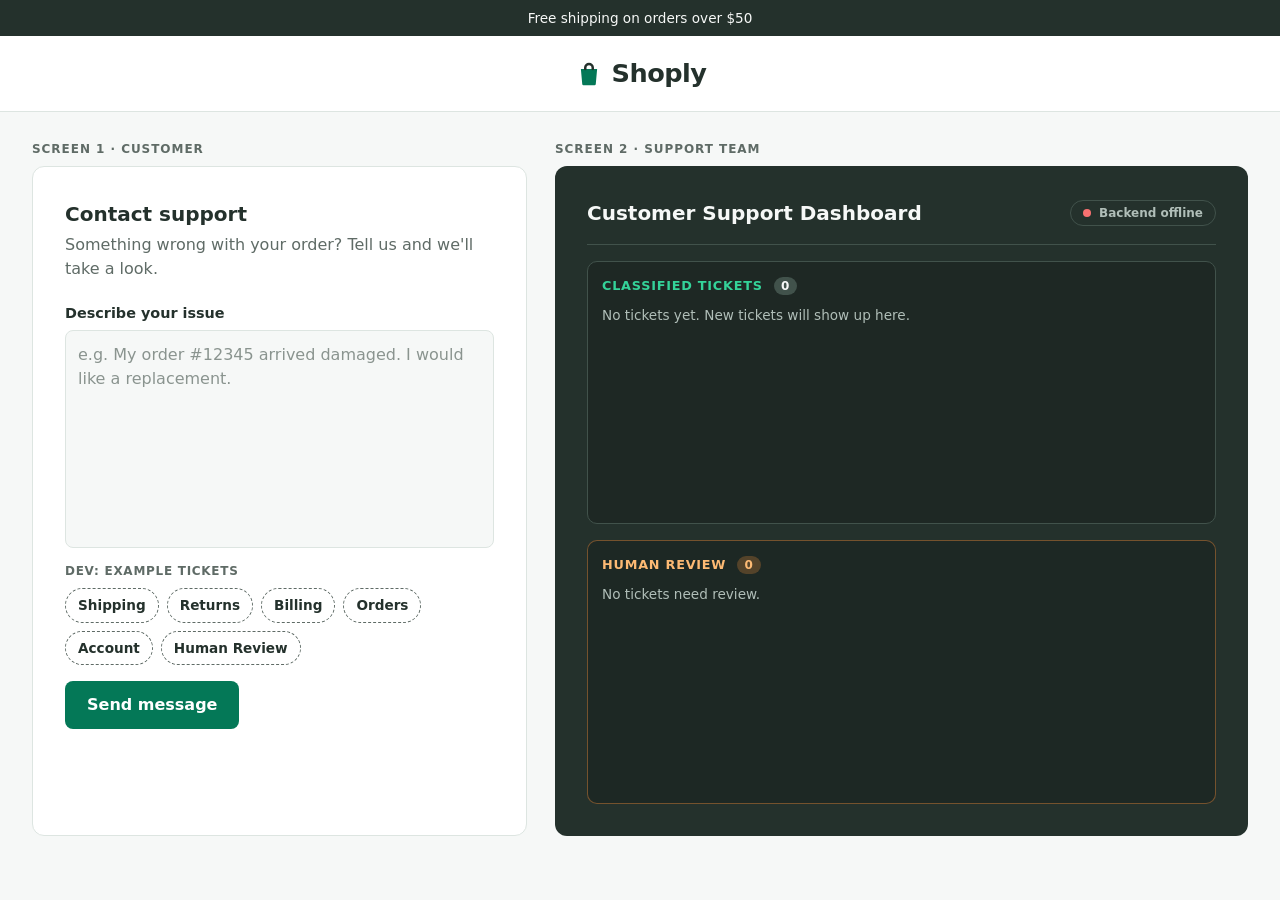
==== public/index.html @ b1019871 "Connect frontend to POST /review (approve and correct) - Add Approve and Correct buttons to Human Re" ====
<!doctype html>
<html lang="en">
<head>
<meta charset="utf-8">
<meta name="viewport" content="width=device-width,initial-scale=1">
<meta name="robots" content="noindex,nofollow">
<title>Shoply</title>
<link rel="stylesheet" href="styles.css">
</head>
<body>
  <div class="promo-bar">Free shipping on orders over $50</div>

  <header class="site-header">
    <a class="logo" href="#" aria-label="Shoply home">
      <svg viewBox="0 0 24 24" width="30" height="30" aria-hidden="true">
        <path d="M5.5 8h13l-1.1 12.2a1 1 0 0 1-1 .8H7.6a1 1 0 0 1-1-.8L5.5 8z" fill="#047857"/>
        <path d="M9 8V7a3 3 0 0 1 6 0v1" fill="none" stroke="#24312C" stroke-width="2" stroke-linecap="round"/>
      </svg>
      <h1>Shoply</h1>
    </a>
  </header>

  <main class="layout">
    <!-- Screen 1: Customer (shop look) -->
    <div class="screen-wrap">
      <p class="screen-label">Screen 1 · Customer</p>
      <section class="screen screen-customer" aria-labelledby="consumer-title">
        <h2 id="consumer-title">Contact support</h2>
        <p class="hint">Something wrong with your order? Tell us and we'll take a look.</p>

        <form id="ticket-form" novalidate>
          <label for="ticket-message">Describe your issue</label>
          <textarea
            id="ticket-message"
            name="message"
            rows="8"
            placeholder="e.g. My order #12345 arrived damaged. I would like a replacement."
            aria-describedby="form-error"
          ></textarea>
          <p id="form-error" class="form-error" role="alert" hidden></p>

          <!-- Development helper: fills the text field with an example ticket -->
          <div class="dev-examples">
            <p class="dev-label">Dev: example tickets</p>
            <div id="example-buttons" class="example-buttons"></div>
          </div>

          <button type="submit">Send message</button>
          <div id="form-success" class="form-success" role="status" hidden>
            <strong>Thank you for your request.</strong>
            <span>Our customer support agent will get back to you soon.</span>
            <span id="success-detail" class="success-detail"></span>
          </div>
        </form>
      </section>
    </div>

    <!-- Screen 2: Support team (internal tool look) -->
    <div class="screen-wrap">
      <p class="screen-label">Screen 2 · Support team</p>
      <section class="screen screen-staff" aria-labelledby="dashboard-title">
        <div class="staff-head">
          <h2 id="dashboard-title">Customer Support Dashboard</h2>
          <div class="staff-pills">
            <span id="backend-status" class="staff-pill" data-state="checking">Backend: checking…</span>
          </div>
        </div>

        <div class="dash-section dash-classified">
          <h3>Classified Tickets <span id="classified-count" class="count">0</span></h3>
          <ul id="classified-list" class="ticket-list"></ul>
        </div>

        <div class="dash-section dash-review">
          <h3>Human Review <span id="review-count" class="count">0</span></h3>
          <ul id="review-list" class="ticket-list"></ul>
        </div>
      </section>
    </div>
  </main>

  <script src="app.js"></script>
</body>
</html>
---- public/styles.css ----
:root {
  --primary: #047857;
  --primary-hover: #065f46;
  --dark: #24312c;
  --dark-soft: #2f3e38;
  --dark-line: #41524b;
  --bg: #f6f8f7;
  --line: #dde5e1;
  --accent: #34d399;
  --error: #b42318;
  --muted: #5f6b66;
  --muted-on-dark: #b0beb8;
  --radius: 12px;
}

* {
  box-sizing: border-box;
}

body {
  margin: 0;
  background: var(--bg);
  color: var(--dark);
  font-family: system-ui, -apple-system, "Segoe UI", sans-serif;
  line-height: 1.5;
}

/* Shop header */
.promo-bar {
  padding: 8px 16px;
  background: var(--dark);
  color: var(--bg);
  font-size: 0.85rem;
  text-align: center;
}

.site-header {
  display: flex;
  justify-content: center;
  padding: 18px 24px;
  background: #fff;
  border-bottom: 1px solid var(--line);
}

.logo {
  display: flex;
  align-items: center;
  gap: 8px;
  color: var(--dark);
  text-decoration: none;
}

.logo h1 {
  margin: 0;
  font-size: 1.6rem;
  letter-spacing: -0.02em;
}

/* Two screens: side by side on wide screens, stacked on small ones */
.layout {
  display: grid;
  grid-template-columns: minmax(0, 1fr);
  gap: 28px;
  max-width: 1500px;
  margin: 0 auto;
  padding: 28px 32px 40px;
}

@media (min-width: 860px) {
  .layout {
    grid-template-columns: minmax(0, 5fr) minmax(0, 7fr);
    align-items: start;
  }
}

.screen-label {
  margin: 0 0 8px;
  font-size: 0.75rem;
  font-weight: 600;
  letter-spacing: 0.08em;
  text-transform: uppercase;
  color: var(--muted);
}

/* Both screens have the same fixed height. Content scrolls inside, the boxes never grow. */
.screen {
  display: flex;
  flex-direction: column;
  height: clamp(600px, calc(100vh - 230px), 860px);
  padding: 32px;
  border-radius: var(--radius);
}

.screen h2 {
  margin: 0;
  font-size: 1.25rem;
}

/* Screen 1: customer, light shop look */
.screen-customer {
  background: #fff;
  border: 1px solid var(--line);
}

.hint {
  margin: 4px 0 22px;
  color: var(--muted);
}

label {
  display: block;
  margin-bottom: 6px;
  font-size: 0.9rem;
  font-weight: 600;
}

#ticket-form {
  display: flex;
  flex: 1;
  flex-direction: column;
  min-height: 0;
}

textarea {
  width: 100%;
  padding: 12px;
  border: 1px solid var(--line);
  border-radius: 8px;
  background: var(--bg);
  font: inherit;
  color: inherit;
  resize: none;
}

textarea::placeholder {
  color: #8a948f;
}

textarea:focus-visible,
button:focus-visible {
  outline: 2px solid var(--dark);
  outline-offset: 2px;
}

textarea[aria-invalid="true"] {
  border-color: var(--error);
}

button {
  align-self: flex-start;
  margin-top: 16px;
  padding: 12px 22px;
  border: 0;
  border-radius: 8px;
  background: var(--primary);
  color: #fff;
  font: inherit;
  font-weight: 600;
  cursor: pointer;
}

button:hover {
  background: var(--primary-hover);
}

.form-error {
  margin: 12px 0 0;
  font-size: 0.9rem;
  color: var(--error);
}

/* Development helper: example ticket buttons */
.dev-examples {
  margin-top: 14px;
}

.dev-label {
  margin: 0 0 8px;
  color: var(--muted);
  font-size: 0.75rem;
  font-weight: 600;
  letter-spacing: 0.06em;
  text-transform: uppercase;
}

.example-buttons {
  display: flex;
  flex-wrap: wrap;
  gap: 8px;
}

.example-btn {
  margin: 0;
  padding: 6px 12px;
  border: 1px dashed var(--muted);
  border-radius: 999px;
  background: transparent;
  color: var(--dark);
  font-size: 0.85rem;
  font-weight: 600;
}

.example-btn:hover {
  background: var(--bg);
}

/* Confirmation sits at the bottom of the customer screen */
.form-success {
  margin-top: auto;
  padding: 14px 16px;
  border: 1px solid rgba(4, 120, 87, 0.25);
  border-radius: 8px;
  background: rgba(4, 120, 87, 0.08);
  color: var(--primary);
  font-size: 0.9rem;
}

.form-success span {
  display: block;
}

.form-success strong {
  display: block;
  margin-bottom: 2px;
}

.success-detail {
  margin-top: 6px;
  color: var(--muted);
  font-size: 0.8rem;
}

/* Screen 2: support team, dark internal tool look */
.screen-staff {
  background: var(--dark);
  color: var(--bg);
}

.staff-head {
  display: flex;
  align-items: center;
  justify-content: space-between;
  gap: 12px;
  padding-bottom: 16px;
  border-bottom: 1px solid var(--dark-line);
}

.staff-pill {
  padding: 3px 12px;
  border-radius: 999px;
  background: var(--dark-soft);
  border: 1px solid var(--dark-line);
  color: var(--muted-on-dark);
  font-size: 0.75rem;
  font-weight: 600;
  white-space: nowrap;
}

/* Each dashboard section gets half the height and scrolls on its own */
.dash-section {
  display: flex;
  flex: 1;
  flex-direction: column;
  min-height: 0;
  margin-top: 16px;
  padding: 0 14px 14px;
  border: 1px solid var(--dark-line);
  border-radius: 10px;
  background: rgba(0, 0, 0, 0.18);
}

/* Human Review has its own accent colour (orange) so it reads as a separate area */
.dash-review {
  border-color: rgba(251, 146, 60, 0.4);
}

.dash-section.dash-review h3 {
  color: #fdba74;
}

/* Number of tickets in the section, next to the heading */
.count {
  display: inline-block;
  min-width: 20px;
  margin-left: 6px;
  padding: 0 7px;
  border-radius: 999px;
  background: var(--dark-line);
  color: var(--bg);
  font-size: 0.75rem;
  text-align: center;
}

.dash-review .count {
  background: rgba(251, 146, 60, 0.25);
  color: #fdba74;
}

.staff-pills {
  display: flex;
  flex-wrap: wrap;
  justify-content: flex-end;
  gap: 8px;
}

/* Small status dot in front of the text, like an "online" indicator */
.staff-pill::before {
  display: inline-block;
  width: 8px;
  height: 8px;
  margin-right: 8px;
  border-radius: 50%;
  background: currentColor;
  content: "";
}

.staff-pill[data-state="online"]::before {
  background: #34d399;
}

/* Backend status pill: grey while checking, green when online, red when offline */
.staff-pill[data-state="online"] {
  border-color: var(--dark-line);
  background: transparent;
  color: var(--muted-on-dark);
}

.staff-pill[data-state="offline"] {
  border-color: var(--dark-line);
  background: transparent;
  color: var(--muted-on-dark);
}

.staff-pill[data-state="offline"]::before {
  background: #f87171;
}

.dash-section h3 {
  margin: 14px 0 10px;
  font-size: 0.8rem;
  font-weight: 600;
  letter-spacing: 0.06em;
  text-transform: uppercase;
  color: var(--accent);
}

.ticket-list {
  display: grid;
  flex: 1;
  align-content: start;
  gap: 10px;
  min-height: 0;
  margin: 0;
  padding: 0 4px 0 0;
  overflow-y: auto;
  list-style: none;
  scrollbar-width: thin;
  scrollbar-color: var(--dark-line) transparent;
}

.ticket {
  padding: 14px 16px;
  border: 1px solid var(--dark-line);
  border-radius: 8px;
  background: var(--dark-soft);
}

.ticket-head {
  display: flex;
  align-items: center;
  justify-content: space-between;
  gap: 12px;
  margin-bottom: 6px;
}

.ticket-id {
  font-weight: 600;
  font-size: 0.9rem;
}

.ticket-chips {
  display: flex;
  flex-wrap: wrap;
  justify-content: flex-end;
  gap: 6px;
}

.ticket-message {
  margin: 0 0 8px;
  overflow-wrap: anywhere;
  white-space: pre-wrap;
}

/* Review buttons on Human Review cards: Approve, category dropdown, Correct */
.review-actions {
  display: flex;
  flex-wrap: wrap;
  align-items: center;
  gap: 8px;
  margin-top: 4px;
}

.review-btn {
  margin: 0;
  padding: 6px 16px;
  font-size: 0.85rem;
}

.review-btn-secondary {
  border: 1px solid var(--dark-line);
  background: var(--dark);
}

.review-btn-secondary:hover {
  background: var(--dark-line);
}

.review-btn:disabled {
  opacity: 0.5;
  cursor: default;
}

.review-select {
  padding: 6px 10px;
  border: 1px solid var(--dark-line);
  border-radius: 8px;
  background: var(--dark);
  color: var(--bg);
  font: inherit;
  font-size: 0.85rem;
}

.ticket-error {
  flex-basis: 100%;
  margin: 4px 0 0;
  color: #fca5a5;
  font-size: 0.85rem;
}

.ticket-empty {
  margin: 0;
  color: var(--muted-on-dark);
  font-size: 0.85rem;
}

/* Info chips (category, confidence). Dashed = no value yet. */
.chip {
  display: inline-block;
  padding: 3px 10px;
  border: 1px solid var(--dark-line);
  border-radius: 999px;
  background: var(--dark);
  color: var(--bg);
  font-size: 0.75rem;
  font-weight: 600;
  white-space: nowrap;
}

.chip-empty {
  border: 1px dashed var(--muted-on-dark);
  background: transparent;
  color: var(--muted-on-dark);
}

.badge {
  padding: 2px 10px;
  border-radius: 999px;
  font-size: 0.75rem;
  font-weight: 600;
  white-space: nowrap;
}

/* "Needs review" is orange so it stands out from the green badges */
.badge-review {
  background: rgba(251, 146, 60, 0.18);
  color: #fdba74;
}

.badge-pending {
  background: rgba(52, 211, 153, 0.16);
  color: #6ee7b7;
}
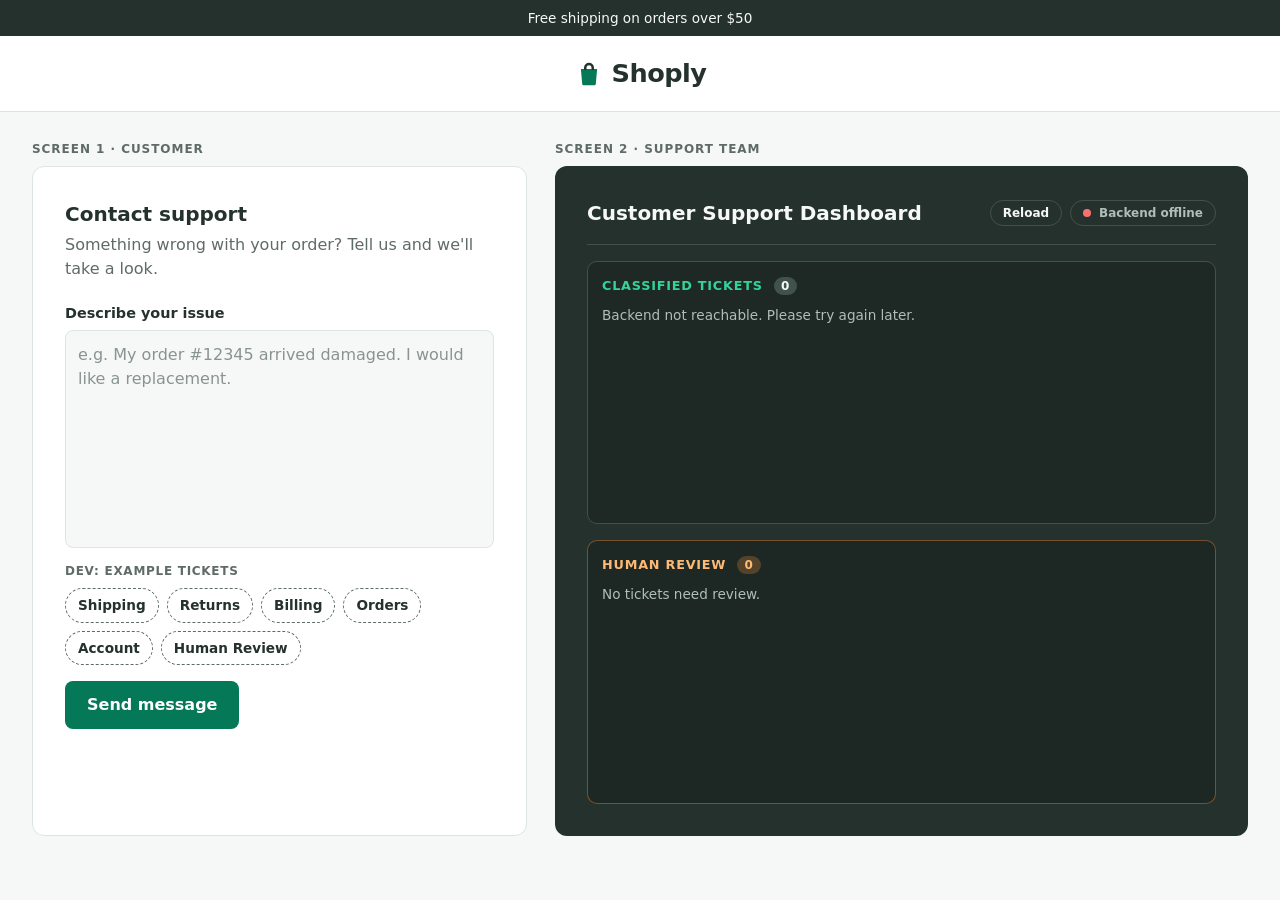
==== commit 429e684b: "Add Reload button to reload tickets from GET /cases" ====
--- a/public/index.html
+++ b/public/index.html
@@ -62,6 +62,7 @@
         <div class="staff-head">
           <h2 id="dashboard-title">Customer Support Dashboard</h2>
           <div class="staff-pills">
+            <button type="button" id="reload-button" class="reload-btn">Reload</button>
             <span id="backend-status" class="staff-pill" data-state="checking">Backend: checking…</span>
           </div>
         </div>
--- a/public/styles.css
+++ b/public/styles.css
@@ -296,7 +296,28 @@
   color: #fdba74;
 }
 
+/* Reload button in the dashboard header, same size as the status pill */
+.reload-btn {
+  margin: 0;
+  padding: 3px 12px;
+  border: 1px solid var(--dark-line);
+  border-radius: 999px;
+  background: transparent;
+  color: var(--bg);
+  font-size: 0.75rem;
+}
+
+.reload-btn:hover {
+  background: var(--dark-soft);
+}
+
+.reload-btn:disabled {
+  opacity: 0.5;
+  cursor: default;
+}
+
 .staff-pills {
+  align-items: center;
   display: flex;
   flex-wrap: wrap;
   justify-content: flex-end;
@@ -369,13 +390,15 @@
   display: flex;
   align-items: center;
   justify-content: space-between;
-  gap: 12px;
+  flex-wrap: wrap; /* chips move below the id when there is not enough space */
+  gap: 8px 12px;
   margin-bottom: 6px;
 }
 
 .ticket-id {
   font-weight: 600;
   font-size: 0.9rem;
+  white-space: nowrap; /* the id stays in one line */
 }
 
 .ticket-chips {
@@ -445,8 +468,10 @@
 
 /* Info chips (category, confidence). Dashed = no value yet. */
 .chip {
-  display: inline-block;
-  padding: 3px 10px;
+  display: inline-flex;
+  align-items: center;
+  height: 24px;
+  padding: 0 10px;
   border: 1px solid var(--dark-line);
   border-radius: 999px;
   background: var(--dark);
@@ -463,7 +488,10 @@
 }
 
 .badge {
-  padding: 2px 10px;
+  display: inline-flex;
+  align-items: center;
+  height: 24px;
+  padding: 0 10px;
   border-radius: 999px;
   font-size: 0.75rem;
   font-weight: 600;
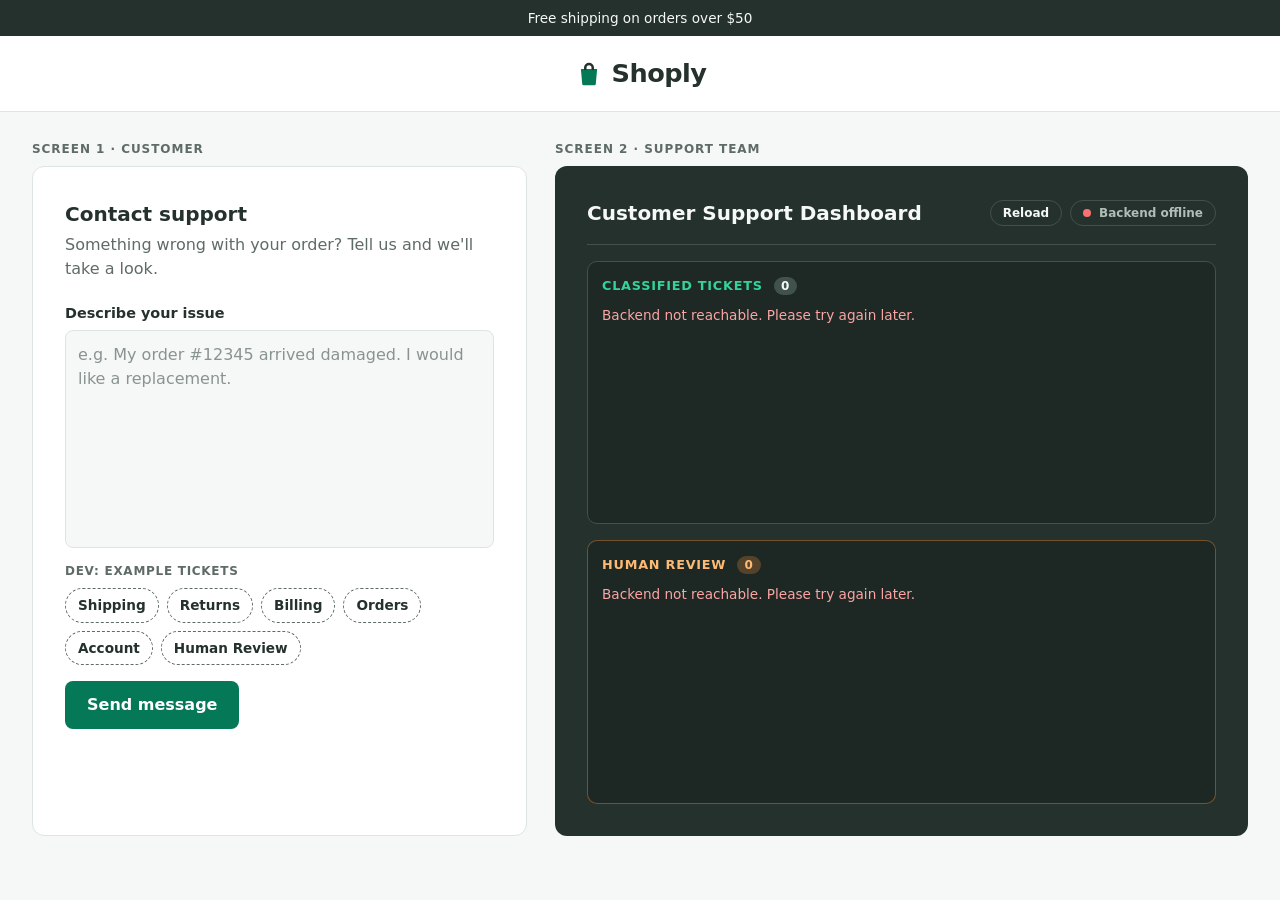
==== commit faeddb4b: "Add automatic API configuration for local testing" ====
--- a/public/index.html
+++ b/public/index.html
@@ -80,6 +80,7 @@
     </div>
   </main>
 
+  <script src="runtime-config.js"></script>
   <script src="app.js"></script>
 </body>
 </html>
--- a/public/styles.css
+++ b/public/styles.css
@@ -466,6 +466,11 @@
   font-size: 0.85rem;
 }
 
+/* Error message in a list, e.g. when the backend is not reachable */
+.ticket-empty-error {
+  color: #fca5a5;
+}
+
 /* Info chips (category, confidence). Dashed = no value yet. */
 .chip {
   display: inline-flex;
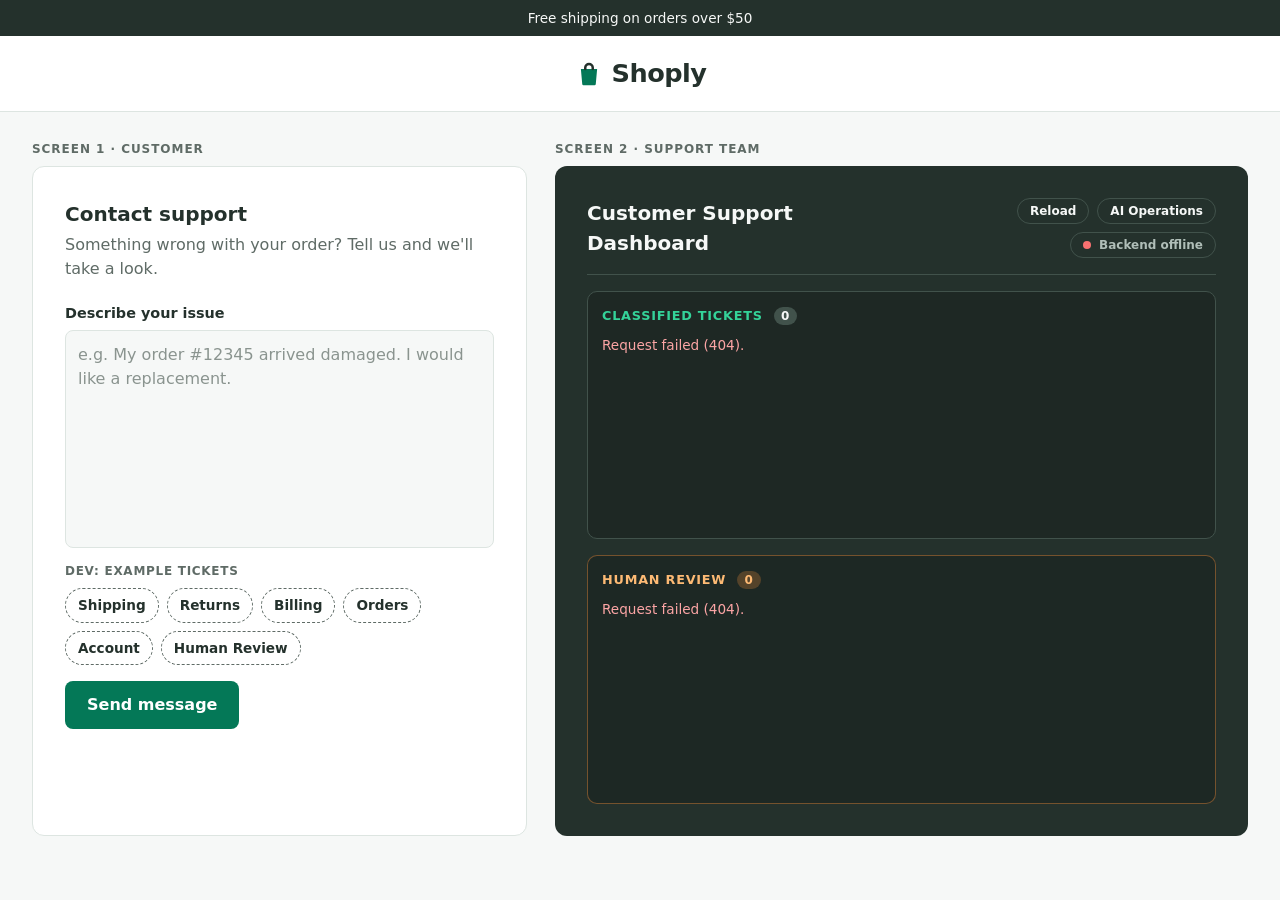
==== commit 8d4ce1da: "Sync frontend address configuration from main" ====
--- a/public/index.html
+++ b/public/index.html
@@ -63,6 +63,8 @@
           <h2 id="dashboard-title">Customer Support Dashboard</h2>
           <div class="staff-pills">
             <button type="button" id="reload-button" class="reload-btn">Reload</button>
+            <a id="evaluation-monitoring-link" class="reload-btn evaluation-link"
+               target="_blank" rel="noopener" hidden>AI Operations</a>
             <span id="backend-status" class="staff-pill" data-state="checking">Backend: checking…</span>
           </div>
         </div>
@@ -80,7 +82,7 @@
     </div>
   </main>
 
-  <script src="runtime-config.js"></script>
+  <script src="runtime-config.js?v=team-evaluation"></script>
   <script src="app.js"></script>
 </body>
 </html>
--- a/public/styles.css
+++ b/public/styles.css
@@ -307,6 +307,12 @@
   font-size: 0.75rem;
 }
 
+.evaluation-link {
+  font-weight: 600;
+  text-decoration: none;
+  white-space: nowrap;
+}
+
 .reload-btn:hover {
   background: var(--dark-soft);
 }
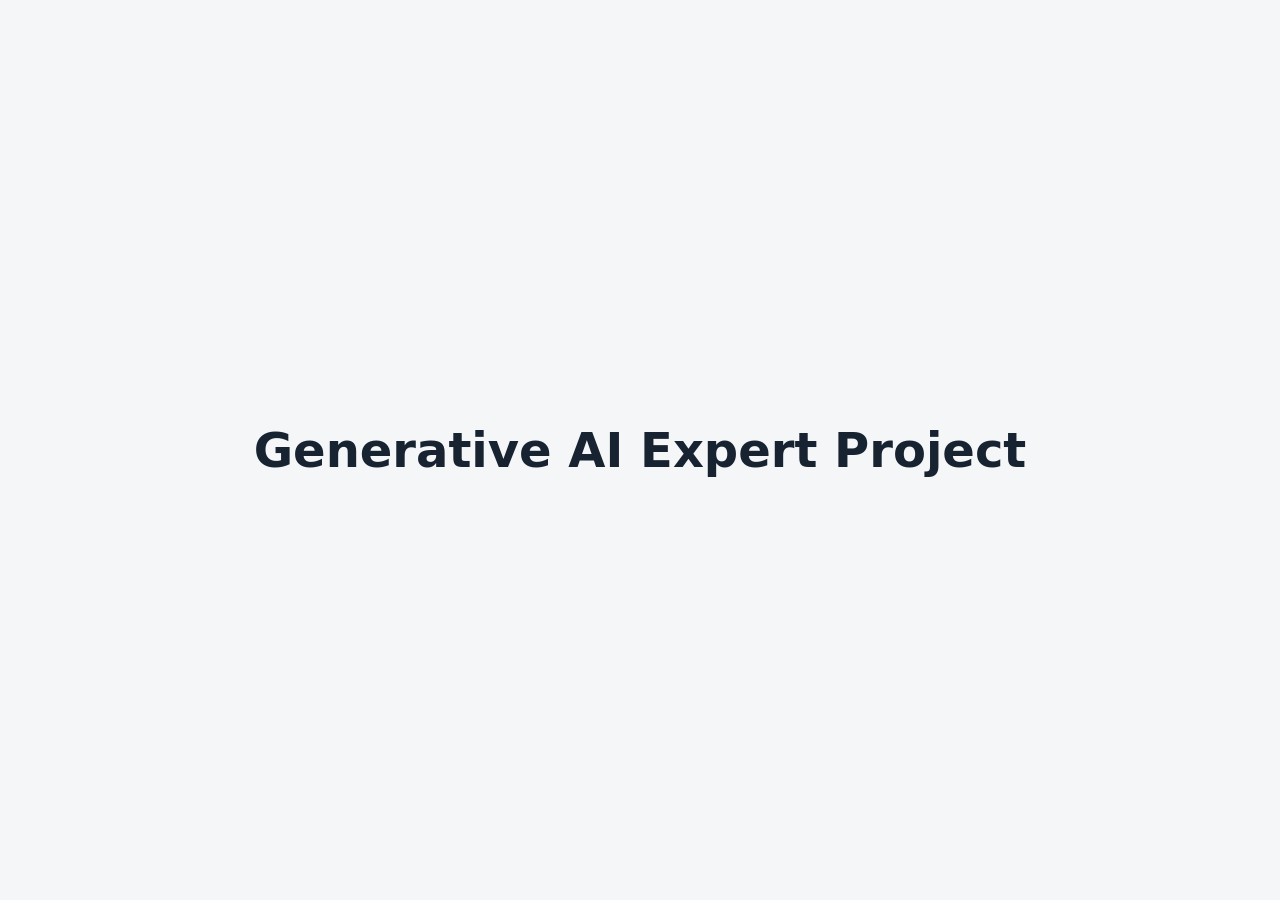
==== commit 44b17408: "Remove IHK references from documentation and comments" ====
--- a/public/index.html
+++ b/public/index.html
@@ -1,88 +1,11 @@
 <!doctype html>
-<html lang="en">
+<html lang="de">
 <head>
 <meta charset="utf-8">
 <meta name="viewport" content="width=device-width,initial-scale=1">
 <meta name="robots" content="noindex,nofollow">
-<title>Shoply</title>
-<link rel="stylesheet" href="styles.css">
+<title>Generative AI Expert Project</title>
+<style>*{box-sizing:border-box}body{margin:0;min-height:100svh;display:grid;place-items:center;background:#f4f6f8;color:#182332;font-family:system-ui,sans-serif}h1{font-size:clamp(1.5rem,5vw,3rem);text-align:center;padding:24px;margin:.67em 0}</style>
 </head>
-<body>
-  <div class="promo-bar">Free shipping on orders over $50</div>
-
-  <header class="site-header">
-    <a class="logo" href="#" aria-label="Shoply home">
-      <svg viewBox="0 0 24 24" width="30" height="30" aria-hidden="true">
-        <path d="M5.5 8h13l-1.1 12.2a1 1 0 0 1-1 .8H7.6a1 1 0 0 1-1-.8L5.5 8z" fill="#047857"/>
-        <path d="M9 8V7a3 3 0 0 1 6 0v1" fill="none" stroke="#24312C" stroke-width="2" stroke-linecap="round"/>
-      </svg>
-      <h1>Shoply</h1>
-    </a>
-  </header>
-
-  <main class="layout">
-    <!-- Screen 1: Customer (shop look) -->
-    <div class="screen-wrap">
-      <p class="screen-label">Screen 1 · Customer</p>
-      <section class="screen screen-customer" aria-labelledby="consumer-title">
-        <h2 id="consumer-title">Contact support</h2>
-        <p class="hint">Something wrong with your order? Tell us and we'll take a look.</p>
-
-        <form id="ticket-form" novalidate>
-          <label for="ticket-message">Describe your issue</label>
-          <textarea
-            id="ticket-message"
-            name="message"
-            rows="8"
-            placeholder="e.g. My order #12345 arrived damaged. I would like a replacement."
-            aria-describedby="form-error"
-          ></textarea>
-          <p id="form-error" class="form-error" role="alert" hidden></p>
-
-          <!-- Development helper: fills the text field with an example ticket -->
-          <div class="dev-examples">
-            <p class="dev-label">Dev: example tickets</p>
-            <div id="example-buttons" class="example-buttons"></div>
-          </div>
-
-          <button type="submit">Send message</button>
-          <div id="form-success" class="form-success" role="status" hidden>
-            <strong>Thank you for your request.</strong>
-            <span>Our customer support agent will get back to you soon.</span>
-            <span id="success-detail" class="success-detail"></span>
-          </div>
-        </form>
-      </section>
-    </div>
-
-    <!-- Screen 2: Support team (internal tool look) -->
-    <div class="screen-wrap">
-      <p class="screen-label">Screen 2 · Support team</p>
-      <section class="screen screen-staff" aria-labelledby="dashboard-title">
-        <div class="staff-head">
-          <h2 id="dashboard-title">Customer Support Dashboard</h2>
-          <div class="staff-pills">
-            <button type="button" id="reload-button" class="reload-btn">Reload</button>
-            <a id="evaluation-monitoring-link" class="reload-btn evaluation-link"
-               target="_blank" rel="noopener" hidden>AI Operations</a>
-            <span id="backend-status" class="staff-pill" data-state="checking">Backend: checking…</span>
-          </div>
-        </div>
-
-        <div class="dash-section dash-classified">
-          <h3>Classified Tickets <span id="classified-count" class="count">0</span></h3>
-          <ul id="classified-list" class="ticket-list"></ul>
-        </div>
-
-        <div class="dash-section dash-review">
-          <h3>Human Review <span id="review-count" class="count">0</span></h3>
-          <ul id="review-list" class="ticket-list"></ul>
-        </div>
-      </section>
-    </div>
-  </main>
-
-  <script src="runtime-config.js?v=team-evaluation"></script>
-  <script src="app.js"></script>
-</body>
+<body><h1>Generative AI Expert Project</h1></body>
 </html>
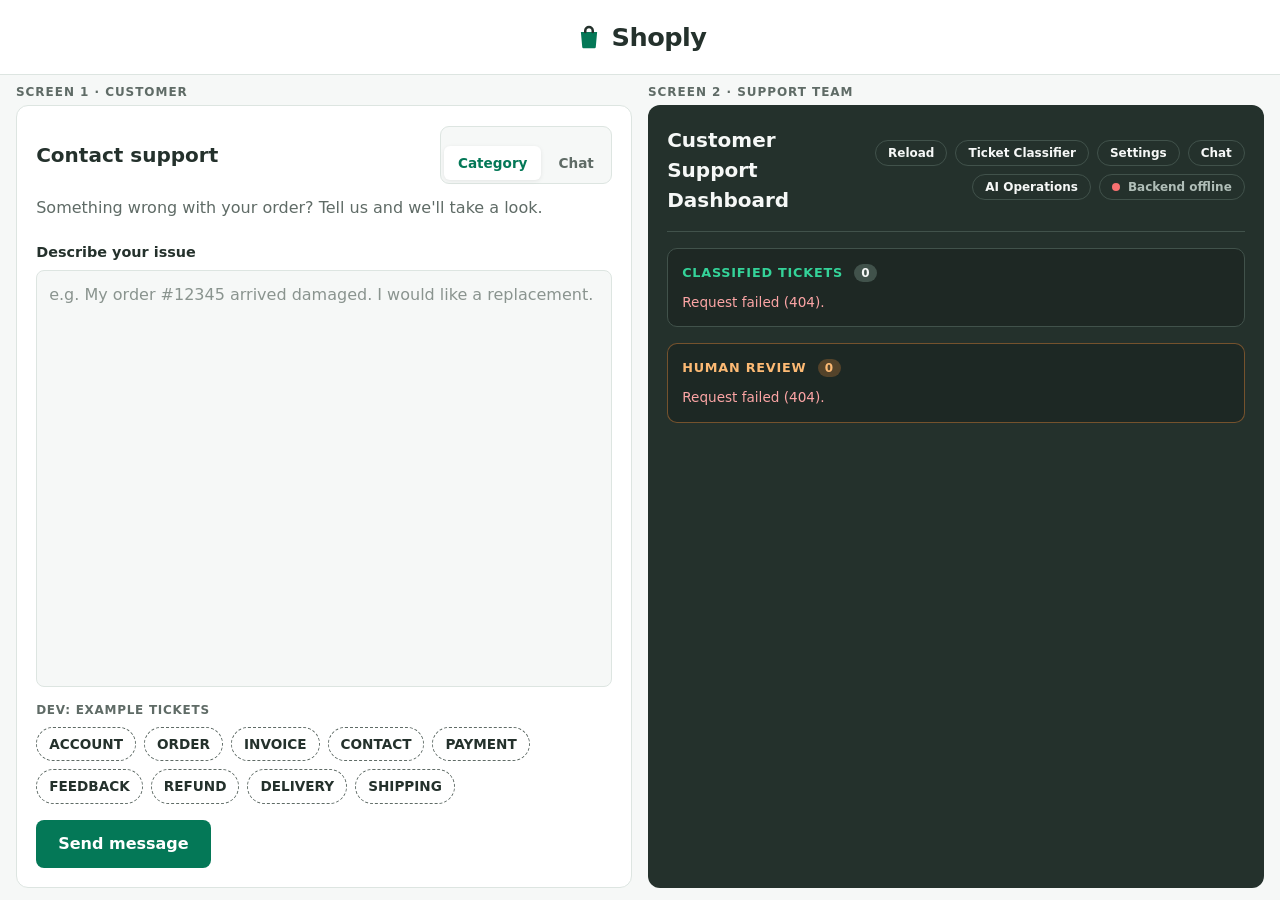
==== commit d29d0be8: "feat(frontend): add Shoply chat, support dashboard and model controls" ====
--- a/public/index.html
+++ b/public/index.html
@@ -1,11 +1,133 @@
 <!doctype html>
-<html lang="de">
+<html lang="en">
 <head>
 <meta charset="utf-8">
 <meta name="viewport" content="width=device-width,initial-scale=1">
 <meta name="robots" content="noindex,nofollow">
-<title>Generative AI Expert Project</title>
-<style>*{box-sizing:border-box}body{margin:0;min-height:100svh;display:grid;place-items:center;background:#f4f6f8;color:#182332;font-family:system-ui,sans-serif}h1{font-size:clamp(1.5rem,5vw,3rem);text-align:center;padding:24px;margin:.67em 0}</style>
+<title>Shoply</title>
+<link rel="stylesheet" href="styles.css?v=20261123-refresh-control-5">
 </head>
-<body><h1>Generative AI Expert Project</h1></body>
+<body>
+  <header class="site-header">
+    <a class="logo" href="#" aria-label="Shoply home">
+      <svg viewBox="0 0 24 24" width="30" height="30" aria-hidden="true">
+        <path d="M5.5 8h13l-1.1 12.2a1 1 0 0 1-1 .8H7.6a1 1 0 0 1-1-.8L5.5 8z" fill="#047857"/>
+        <path d="M9 8V7a3 3 0 0 1 6 0v1" fill="none" stroke="#24312C" stroke-width="2" stroke-linecap="round"/>
+      </svg>
+      <h1>Shoply</h1>
+    </a>
+  </header>
+
+  <main class="layout">
+    <!-- Screen 1: Customer (shop look) -->
+    <div class="screen-wrap">
+      <p class="screen-label">Screen 1 · Customer</p>
+      <section class="screen screen-customer" aria-labelledby="consumer-title">
+        <div class="customer-header">
+          <h2 id="consumer-title">Contact support</h2>
+          <div class="customer-tabs" role="tablist" aria-label="Contact support views">
+            <button type="button" id="category-tab" role="tab" aria-selected="true" aria-controls="category-panel" tabindex="0">Category</button>
+            <button type="button" id="chat-tab" role="tab" aria-selected="false" aria-controls="chat-panel" tabindex="-1">Chat</button>
+          </div>
+        </div>
+        <div id="category-panel" class="customer-tab-panel" role="tabpanel" aria-labelledby="category-tab">
+        <p class="hint">Something wrong with your order? Tell us and we'll take a look.</p>
+
+        <form id="ticket-form" novalidate>
+          <label for="ticket-message">Describe your issue</label>
+          <textarea
+            id="ticket-message"
+            name="message"
+            rows="8"
+            placeholder="e.g. My order #12345 arrived damaged. I would like a replacement."
+            aria-describedby="form-error"
+          ></textarea>
+          <p id="form-error" class="form-error" role="alert" hidden></p>
+
+          <!-- Development helper: fills the text field with an example ticket -->
+          <div class="dev-examples">
+            <p class="dev-label">Dev: example tickets</p>
+            <div id="example-buttons" class="example-buttons"></div>
+          </div>
+
+          <button type="submit">Send message</button>
+          <div id="form-success" class="form-success" role="status" hidden>
+            <strong>Thank you for your request.</strong>
+            <span>Our customer support agent will get back to you soon.</span>
+            <span id="success-detail" class="success-detail"></span>
+          </div>
+        </form>
+        </div>
+        <div id="chat-panel" class="customer-tab-panel" role="tabpanel" aria-labelledby="chat-tab" hidden><iframe class="chat-clone-frame" src="chat-clone/index.html?v=20261123-dual-model-27" title="Customer support chat" loading="lazy"></iframe></div>
+      </section>
+    </div>
+
+    <!-- Screen 2: Support team (internal tool look) -->
+    <div class="screen-wrap">
+      <p class="screen-label">Screen 2 · Support team</p>
+      <section class="screen screen-staff" aria-labelledby="dashboard-title">
+        <div class="staff-head">
+          <h2 id="dashboard-title">Customer Support Dashboard</h2>
+          <div class="staff-pills">
+            <button type="button" id="reload-button" class="reload-btn">Reload</button>
+            <button type="button" id="staff-tickets-tab" class="reload-btn" aria-pressed="true">Ticket Classifier</button>
+            <button type="button" id="staff-settings-tab" class="reload-btn" aria-expanded="false" aria-controls="staff-settings-panel">Settings</button>
+            <button type="button" id="staff-chat-tab" class="reload-btn staff-header-chat">Chat <span id="staff-chat-count" class="staff-chat-count" hidden>0</span></button>
+            <a id="evaluation-monitoring-link" class="reload-btn evaluation-link"
+               target="_blank" rel="noopener" hidden>AI Operations</a>
+            <span id="backend-status" class="staff-pill" data-state="checking">Backend: checking…</span>
+          </div>
+        </div>
+
+
+        <section id="staff-settings-panel" class="staff-settings-panel" hidden>
+          <h3>Ticket classification model</h3>
+          <p id="staff-model-current" role="status">Checking current model…</p>
+          <label for="staff-model-select">Model provider</label>
+          <select id="staff-model-select" disabled></select>
+          <p class="staff-settings-note">Applies to new tickets submitted from this dashboard. Existing tickets are unchanged.</p>
+          <p id="staff-model-error" role="alert" hidden></p>
+          <h3>Customer chat agent</h3>
+          <p id="staff-chat-model-current" role="status">Checking chat agent…</p>
+          <label for="staff-chat-model-select">Chat AI provider</label>
+          <select id="staff-chat-model-select" disabled></select>
+          <p class="staff-settings-note">Controls AI replies to customers, independently of ticket classification.</p>
+          <p id="staff-chat-model-error" role="alert" hidden></p>
+          <section class="staff-api-status" aria-labelledby="staff-api-heading"><div class="staff-api-heading"><div><h3 id="staff-api-heading">Model connectivity</h3><p class="staff-settings-note">Live API checks · every 30 seconds</p></div><button type="button" id="staff-api-refresh" class="staff-api-refresh" aria-label="Refresh model connection status" title="Refresh status"><svg viewBox="0 0 24 24" aria-hidden="true" focusable="false"><path d="M20 11a8 8 0 1 0-2.2 5.5"/><path d="M20 4v7h-7"/></svg></button></div><div id="staff-api-status-summary" class="staff-api-summary" aria-live="polite">Checking model connections…</div><div id="staff-api-status-list" class="staff-api-status-list" role="list" aria-live="polite"></div><p id="staff-api-checked" class="staff-api-checked"></p></section>
+        </section>
+        <section id="staff-chat-panel" class="staff-live-panel" hidden>
+          <h3>Live customer chats</h3>
+          <div id="staff-chat-queue" class="staff-chat-queue">No waiting customers.</div>
+          <div id="staff-chat-conversation" hidden>
+            <h4 id="staff-chat-heading">Customer conversation</h4>
+            <div class="staff-chat-window">
+              <div class="staff-chat-intro"><span class="staff-chat-ai-icon">✦</span> AI Assistant · Conversation history</div>
+              <div id="staff-chat-messages" class="staff-chat-messages" role="log" aria-live="polite"></div>
+            </div>
+            <form id="staff-chat-form" class="staff-chat-form">
+              <textarea id="staff-chat-input" maxlength="2000" rows="2" placeholder="Message the customer…" required aria-label="Employee reply"></textarea>
+              <div class="staff-chat-toolbar"><span id="staff-chat-typing-status">Customer service is replying</span><button type="button" id="staff-chat-end">End chat</button><button type="submit" class="staff-chat-send" aria-label="Send message">↑</button></div>
+            </form>
+          </div>
+        </section>
+        <div id="staff-ticket-sections">
+        <div class="dash-section dash-classified">
+          <h3>Classified Tickets <span id="classified-count" class="count">0</span></h3>
+          <ul id="classified-list" class="ticket-list"></ul>
+        </div>
+
+        <div class="dash-section dash-review">
+          <h3>Human Review <span id="review-count" class="count">0</span></h3>
+          <ul id="review-list" class="ticket-list"></ul>
+        </div>
+        </div>
+      </section>
+    </div>
+  </main>
+
+  <script src="runtime-config.js?v=team-evaluation"></script>
+  <script src="app.js?v=20261123-dual-model-27"></script>
+  <script src="support-dashboard.js?v=20261123-dual-model-27"></script>
+  <script src="model-settings.js?v=20261123-provider-logos-3"></script>
+</body>
 </html>
--- a/public/styles.css
+++ b/public/styles.css
@@ -0,0 +1,715 @@
+:root {
+  --primary: #047857;
+  --primary-hover: #065f46;
+  --dark: #24312c;
+  --dark-soft: #2f3e38;
+  --dark-line: #41524b;
+  --bg: #f6f8f7;
+  --line: #dde5e1;
+  --accent: #34d399;
+  --error: #b42318;
+  --muted: #5f6b66;
+  --muted-on-dark: #b0beb8;
+  --radius: 12px;
+}
+
+* {
+  box-sizing: border-box;
+}
+
+body {
+  margin: 0;
+  background: var(--bg);
+  color: var(--dark);
+  font-family: system-ui, -apple-system, "Segoe UI", sans-serif;
+  line-height: 1.5;
+}
+
+/* Shop header */
+.site-header {
+  display: flex;
+  justify-content: center;
+  padding: 18px 24px;
+  background: #fff;
+  border-bottom: 1px solid var(--line);
+}
+
+.logo {
+  display: flex;
+  align-items: center;
+  gap: 8px;
+  color: var(--dark);
+  text-decoration: none;
+}
+
+.logo h1 {
+  margin: 0;
+  font-size: 1.6rem;
+  letter-spacing: -0.02em;
+}
+
+/* Two screens: side by side on wide screens, stacked on small ones */
+.layout {
+  display: grid;
+  grid-template-columns: minmax(0, 1fr);
+  gap: 28px;
+  max-width: 1500px;
+  margin: 0 auto;
+  padding: 28px 32px 40px;
+}
+
+@media (min-width: 860px) {
+  .layout {
+    grid-template-columns: minmax(0, 5fr) minmax(0, 7fr);
+    align-items: start;
+  }
+}
+
+.screen-label {
+  margin: 0 0 8px;
+  font-size: 0.75rem;
+  font-weight: 600;
+  letter-spacing: 0.08em;
+  text-transform: uppercase;
+  color: var(--muted);
+}
+
+/* Both screens have the same fixed height. Content scrolls inside, the boxes never grow. */
+.screen {
+  display: flex;
+  flex-direction: column;
+  height: clamp(600px, calc(100vh - 230px), 860px);
+  padding: 32px;
+  border-radius: var(--radius);
+}
+
+.screen h2 {
+  margin: 0;
+  font-size: 1.25rem;
+}
+
+/* Screen 1: customer, light shop look */
+.screen-customer {
+  background: #fff;
+  border: 1px solid var(--line);
+}
+
+.hint {
+  margin: 4px 0 22px;
+  color: var(--muted);
+}
+
+label {
+  display: block;
+  margin-bottom: 6px;
+  font-size: 0.9rem;
+  font-weight: 600;
+}
+
+#ticket-form {
+  display: flex;
+  flex: 1;
+  flex-direction: column;
+  min-height: 0;
+}
+
+textarea {
+  width: 100%;
+  padding: 12px;
+  border: 1px solid var(--line);
+  border-radius: 8px;
+  background: var(--bg);
+  font: inherit;
+  color: inherit;
+  resize: none;
+}
+
+textarea::placeholder {
+  color: #8a948f;
+}
+
+textarea:focus-visible,
+button:focus-visible {
+  outline: 2px solid var(--dark);
+  outline-offset: 2px;
+}
+
+textarea[aria-invalid="true"] {
+  border-color: var(--error);
+}
+
+button {
+  align-self: flex-start;
+  margin-top: 16px;
+  padding: 12px 22px;
+  border: 0;
+  border-radius: 8px;
+  background: var(--primary);
+  color: #fff;
+  font: inherit;
+  font-weight: 600;
+  cursor: pointer;
+}
+
+button:hover {
+  background: var(--primary-hover);
+}
+
+.form-error {
+  margin: 12px 0 0;
+  font-size: 0.9rem;
+  color: var(--error);
+}
+
+/* Development helper: example ticket buttons */
+.dev-examples {
+  margin-top: 14px;
+}
+
+.dev-label {
+  margin: 0 0 8px;
+  color: var(--muted);
+  font-size: 0.75rem;
+  font-weight: 600;
+  letter-spacing: 0.06em;
+  text-transform: uppercase;
+}
+
+.example-buttons {
+  display: flex;
+  flex-wrap: wrap;
+  gap: 8px;
+}
+
+.example-btn {
+  margin: 0;
+  padding: 6px 12px;
+  border: 1px dashed var(--muted);
+  border-radius: 999px;
+  background: transparent;
+  color: var(--dark);
+  font-size: 0.85rem;
+  font-weight: 600;
+}
+
+.example-btn:hover {
+  background: var(--bg);
+}
+
+/* Confirmation sits at the bottom of the customer screen */
+.form-success {
+  margin-top: auto;
+  padding: 14px 16px;
+  border: 1px solid rgba(4, 120, 87, 0.25);
+  border-radius: 8px;
+  background: rgba(4, 120, 87, 0.08);
+  color: var(--primary);
+  font-size: 0.9rem;
+}
+
+.form-success span {
+  display: block;
+}
+
+.form-success strong {
+  display: block;
+  margin-bottom: 2px;
+}
+
+.success-detail {
+  margin-top: 6px;
+  color: var(--muted);
+  font-size: 0.8rem;
+}
+
+/* Screen 2: support team, dark internal tool look */
+.screen-staff {
+  background: var(--dark);
+  color: var(--bg);
+}
+
+.staff-head {
+  display: flex;
+  align-items: center;
+  justify-content: space-between;
+  gap: 12px;
+  padding-bottom: 16px;
+  border-bottom: 1px solid var(--dark-line);
+}
+
+.staff-pill {
+  padding: 3px 12px;
+  border-radius: 999px;
+  background: var(--dark-soft);
+  border: 1px solid var(--dark-line);
+  color: var(--muted-on-dark);
+  font-size: 0.75rem;
+  font-weight: 600;
+  white-space: nowrap;
+}
+
+/* Each dashboard section gets half the height and scrolls on its own */
+.dash-section {
+  display: flex;
+  flex: 1;
+  flex-direction: column;
+  min-height: 0;
+  margin-top: 16px;
+  padding: 0 14px 14px;
+  border: 1px solid var(--dark-line);
+  border-radius: 10px;
+  background: rgba(0, 0, 0, 0.18);
+}
+
+/* Human Review has its own accent colour (orange) so it reads as a separate area */
+.dash-review {
+  border-color: rgba(251, 146, 60, 0.4);
+}
+
+.dash-section.dash-review h3 {
+  color: #fdba74;
+}
+
+/* Number of tickets in the section, next to the heading */
+.count {
+  display: inline-block;
+  min-width: 20px;
+  margin-left: 6px;
+  padding: 0 7px;
+  border-radius: 999px;
+  background: var(--dark-line);
+  color: var(--bg);
+  font-size: 0.75rem;
+  text-align: center;
+}
+
+.dash-review .count {
+  background: rgba(251, 146, 60, 0.25);
+  color: #fdba74;
+}
+
+/* Reload button in the dashboard header, same size as the status pill */
+.reload-btn {
+  margin: 0;
+  padding: 3px 12px;
+  border: 1px solid var(--dark-line);
+  border-radius: 999px;
+  background: transparent;
+  color: var(--bg);
+  font-size: 0.75rem;
+}
+
+.evaluation-link {
+  font-weight: 600;
+  text-decoration: none;
+  white-space: nowrap;
+}
+
+.reload-btn:hover {
+  background: var(--dark-soft);
+}
+
+.reload-btn:disabled {
+  opacity: 0.5;
+  cursor: default;
+}
+
+.staff-pills {
+  align-items: center;
+  display: flex;
+  flex-wrap: wrap;
+  justify-content: flex-end;
+  gap: 8px;
+}
+
+/* Small status dot in front of the text, like an "online" indicator */
+.staff-pill::before {
+  display: inline-block;
+  width: 8px;
+  height: 8px;
+  margin-right: 8px;
+  border-radius: 50%;
+  background: currentColor;
+  content: "";
+}
+
+.staff-pill[data-state="online"]::before {
+  background: #34d399;
+}
+
+/* Backend status pill: grey while checking, green when online, red when offline */
+.staff-pill[data-state="online"] {
+  border-color: var(--dark-line);
+  background: transparent;
+  color: var(--muted-on-dark);
+}
+
+.staff-pill[data-state="offline"] {
+  border-color: var(--dark-line);
+  background: transparent;
+  color: var(--muted-on-dark);
+}
+
+.staff-pill[data-state="offline"]::before {
+  background: #f87171;
+}
+
+.dash-section h3 {
+  margin: 14px 0 10px;
+  font-size: 0.8rem;
+  font-weight: 600;
+  letter-spacing: 0.06em;
+  text-transform: uppercase;
+  color: var(--accent);
+}
+
+.ticket-list {
+  display: grid;
+  flex: 1;
+  align-content: start;
+  gap: 10px;
+  min-height: 0;
+  margin: 0;
+  padding: 0 4px 0 0;
+  overflow-y: auto;
+  list-style: none;
+  scrollbar-width: thin;
+  scrollbar-color: var(--dark-line) transparent;
+}
+
+.ticket {
+  padding: 14px 16px;
+  border: 1px solid var(--dark-line);
+  border-radius: 8px;
+  background: var(--dark-soft);
+}
+
+.ticket-head {
+  display: flex;
+  align-items: center;
+  justify-content: space-between;
+  flex-wrap: wrap; /* chips move below the id when there is not enough space */
+  gap: 8px 12px;
+  margin-bottom: 6px;
+}
+
+.ticket-id {
+  font-weight: 600;
+  font-size: 0.9rem;
+  white-space: nowrap; /* the id stays in one line */
+}
+
+.ticket-chips {
+  display: flex;
+  flex-wrap: wrap;
+  justify-content: flex-end;
+  gap: 6px;
+}
+
+.ticket-message {
+  margin: 0 0 8px;
+  overflow-wrap: anywhere;
+  white-space: pre-wrap;
+}
+
+/* Review buttons on Human Review cards: Approve, category dropdown, Correct */
+.review-actions {
+  display: flex;
+  flex-wrap: wrap;
+  align-items: center;
+  gap: 8px;
+  margin-top: 4px;
+}
+
+.review-btn {
+  margin: 0;
+  padding: 6px 16px;
+  font-size: 0.85rem;
+}
+
+.review-btn-secondary {
+  border: 1px solid var(--dark-line);
+  background: var(--dark);
+}
+
+.review-btn-secondary:hover {
+  background: var(--dark-line);
+}
+
+.review-btn:disabled {
+  opacity: 0.5;
+  cursor: default;
+}
+
+.review-select {
+  padding: 6px 10px;
+  border: 1px solid var(--dark-line);
+  border-radius: 8px;
+  background: var(--dark);
+  color: var(--bg);
+  font: inherit;
+  font-size: 0.85rem;
+}
+
+.ticket-error {
+  flex-basis: 100%;
+  margin: 4px 0 0;
+  color: #fca5a5;
+  font-size: 0.85rem;
+}
+
+.ticket-empty {
+  margin: 0;
+  color: var(--muted-on-dark);
+  font-size: 0.85rem;
+}
+
+/* Error message in a list, e.g. when the backend is not reachable */
+.ticket-empty-error {
+  color: #fca5a5;
+}
+
+/* Info chips (category, confidence). Dashed = no value yet. */
+.chip {
+  display: inline-flex;
+  align-items: center;
+  height: 24px;
+  padding: 0 10px;
+  border: 1px solid var(--dark-line);
+  border-radius: 999px;
+  background: var(--dark);
+  color: var(--bg);
+  font-size: 0.75rem;
+  font-weight: 600;
+  white-space: nowrap;
+}
+
+.chip-empty {
+  border: 1px dashed var(--muted-on-dark);
+  background: transparent;
+  color: var(--muted-on-dark);
+}
+
+.badge {
+  display: inline-flex;
+  align-items: center;
+  height: 24px;
+  padding: 0 10px;
+  border-radius: 999px;
+  font-size: 0.75rem;
+  font-weight: 600;
+  white-space: nowrap;
+}
+
+/* "Needs review" is orange so it stands out from the green badges */
+.badge-review {
+  background: rgba(251, 146, 60, 0.18);
+  color: #fdba74;
+}
+
+.badge-pending {
+  background: rgba(52, 211, 153, 0.16);
+  color: #6ee7b7;
+}
+
+/* Larger, viewport-filling two-panel workspace. Keep both panels aligned. */
+.layout {
+  max-width: none;
+  width: 100%;
+  gap: 20px;
+  padding: 12px 20px 20px;
+}
+.screen-label {
+  margin-bottom: 5px;
+}
+.screen {
+  height: max(650px, calc(100dvh - 155px));
+  padding: clamp(20px, 2vw, 32px);
+}
+@media (min-width: 860px) {
+  .layout {
+    grid-template-columns: minmax(0, 1fr) minmax(0, 1fr);
+  }
+}
+@media (max-width: 859px) {
+  .layout { padding: 12px 14px 20px; gap: 16px; }
+  .screen { height: min(780px, max(580px, calc(100dvh - 155px))); }
+}
+
+/* Desktop: keep the complete two-panel workspace within one viewport. */
+@media (min-width: 860px) {
+  html, body { height: 100%; overflow: hidden; }
+  body { display: flex; flex-direction: column; min-height: 0; }
+  .site-header { flex: 0 0 auto; }
+  .layout {
+    flex: 1 1 auto;
+    min-height: 0;
+    height: auto;
+    overflow: hidden;
+    padding: 8px 16px 12px;
+    gap: 16px;
+  }
+  .screen-wrap { display: flex; flex-direction: column; min-height: 0; min-width: 0; }
+  .screen-label { flex: 0 0 auto; margin: 0 0 4px; }
+  .screen { flex: 1 1 auto; min-height: 0; height: auto; padding: clamp(14px, 1.5vw, 24px); }
+  .ticket-list { overflow-y: auto; }
+}
+
+/* Ensure the grid row itself stretches to the bottom of the viewport. */
+@media (min-width: 860px) {
+  html, body { height: 100%; }
+  body { height: 100dvh; }
+  .layout {
+    grid-template-rows: minmax(0, 1fr);
+    align-items: stretch;
+  }
+  .screen-wrap { height: 100%; }
+  .screen { height: 100%; flex: 1 1 0; }
+}
+
+/* Give the message editor the unused vertical space in the customer panel. */
+@media (min-width: 860px) {
+  .screen-customer #ticket-form { min-height: 0; }
+  .screen-customer #ticket-message {
+    flex: 1 1 auto;
+    min-height: 160px;
+    height: auto;
+  }
+  .screen-customer .dev-examples,
+  .screen-customer #ticket-form > button[type="submit"] {
+    flex-shrink: 0;
+  }
+}
+
+/* Contact support header tabs */
+.customer-header { display:flex; align-items:center; justify-content:space-between; gap:12px; margin-bottom:8px; flex-wrap:wrap; }
+.customer-tabs { display:flex; padding:3px; gap:3px; border:1px solid var(--line); border-radius:9px; background:var(--bg); }
+.customer-tabs button { border:0; border-radius:6px; padding:7px 14px; background:transparent; color:var(--muted); font:inherit; font-size:.85rem; font-weight:600; cursor:pointer; }
+.customer-tabs button[aria-selected="true"] { background:#fff; color:var(--primary); box-shadow:0 1px 4px #00000014; }
+.customer-tabs button:focus-visible { outline:2px solid var(--primary); outline-offset:2px; }
+.customer-tab-panel { flex:1 1 auto; min-height:0; display:flex; flex-direction:column; }
+.customer-tab-panel[hidden] { display:none; }
+
+.chat-clone-frame { display:block; width:100%; height:100%; min-height:0; flex:1 1 auto; border:0; border-radius:8px; background:#212121; }
+
+/* Keep the embedded chat within the customer dashboard without horizontal scrolling. */
+.screen-customer, .customer-tab-panel, .chat-clone-frame { min-width:0; max-width:100%; }
+#chat-panel { overflow:hidden; }
+.chat-clone-frame { width:100%; min-height:0; }
+
+/* Dedicated live-chat workspace in the support-team dashboard. */
+.staff-view-tabs{display:flex;gap:8px;margin:16px 0}
+.staff-view-tabs button,.staff-chat-request button,.staff-chat-form button{border:1px solid #a7c8b6;border-radius:9px;background:#f0f7f3;color:#174b35;padding:8px 12px;cursor:pointer}
+.staff-view-tabs .staff-view-active{background:#047857;color:white}
+.staff-chat-count{display:inline-block;min-width:19px;padding:1px 5px;border-radius:12px;background:#dc2626;color:#fff;font-size:12px}
+.staff-live-panel[hidden],#staff-ticket-sections[hidden],#staff-chat-conversation[hidden]{display:none!important}
+.staff-chat-queue{display:grid;gap:8px;margin-bottom:15px}
+.staff-chat-request{display:flex;justify-content:space-between;align-items:center;gap:12px;border:1px solid #dce7e0;border-radius:10px;padding:10px}
+.staff-chat-messages{height:260px;overflow:auto;background:#f6faf7;border:1px solid #dce7e0;border-radius:12px;padding:12px}
+.staff-chat-bubble{max-width:90%;padding:8px 12px;border-radius:12px;background:#e4eee8;overflow-wrap:anywhere}
+.staff-chat-bubble.employee{margin-left:auto;background:#c9ebd9}
+.staff-chat-form{display:flex;flex-wrap:wrap;gap:8px;margin-top:10px}
+.staff-chat-form input{flex:1 1 160px;min-width:0;padding:9px;border:1px solid #a7c8b6;border-radius:8px}
+
+/* Unread live-chat requests: compact red notification bubble with a gentle pulse. */
+.staff-header-chat{position:relative;overflow:visible!important}
+.staff-header-chat .staff-chat-count:not([hidden]){
+  position:absolute;top:-9px;right:-9px;
+  display:grid;place-items:center;
+  min-width:20px;height:20px;padding:0 5px;
+  border-radius:999px;border:2px solid #fff;
+  background:#dc2626;color:#fff;font-size:11px;font-weight:700;line-height:1;
+  box-shadow:0 0 0 0 rgba(220,38,38,.45);
+  animation:staff-chat-notification-pulse 1.8s ease-out infinite;
+}
+.staff-header-chat .staff-chat-count[hidden]{display:none!important}
+@keyframes staff-chat-notification-pulse{
+  0%{box-shadow:0 0 0 0 rgba(220,38,38,.45)}
+  65%,100%{box-shadow:0 0 0 8px rgba(220,38,38,0)}
+}
+@media(prefers-reduced-motion:reduce){.staff-header-chat .staff-chat-count{animation:none!important}}
+
+/* Mirror the customer's chat presentation on the employee side. */
+.staff-chat-window{background:#fff;border:1px solid #dce7e0;border-radius:16px;overflow:hidden}
+.staff-chat-intro{padding:12px 18px;border-bottom:1px solid #e8eee9;color:#64756b;font-size:12px;font-weight:600}
+.staff-chat-ai-icon{color:#047857;font-size:16px}
+.staff-chat-messages{height:360px;overflow-y:auto;background:#fff;border:0;border-radius:0;padding:20px 18px;display:flex;flex-direction:column;gap:18px}
+.staff-chat-message{font-size:14px;line-height:1.65;white-space:pre-wrap;overflow-wrap:anywhere;max-width:90%}
+.staff-chat-message.customer{align-self:flex-end;background:#e9f3ed;color:#24312c;padding:10px 15px;border-radius:20px 20px 5px 20px}
+.staff-chat-message.assistant{align-self:flex-start;background:transparent;color:#24312c;padding:0 2px}
+.staff-chat-speaker{font-size:12px;color:#047857;font-weight:700;margin-bottom:5px}
+.staff-chat-message.employee .staff-chat-speaker{color:#075b40}
+.staff-chat-content{white-space:pre-wrap}
+.staff-chat-form{display:block;background:#fff;border:1px solid #dce7e0;border-radius:19px;padding:10px 12px;margin-top:12px}
+.staff-chat-form textarea{display:block;box-sizing:border-box;width:100%;min-height:55px;max-height:170px;resize:vertical;border:0;outline:0;padding:7px 5px;background:transparent;color:#24312c;font:inherit}
+.staff-chat-toolbar{display:flex;align-items:center;gap:8px;justify-content:flex-end}
+.staff-chat-toolbar #staff-chat-typing-status{font-size:12px;color:#64756b;margin-right:auto}
+.staff-chat-form .staff-chat-send{width:34px;height:34px;border-radius:50%;background:#047857;color:#fff;border:0;padding:0;font-size:21px;display:grid;place-items:center}
+.staff-chat-form .staff-chat-send:hover{background:#036748}
+
+/* Ticket model settings in the dashboard header. */
+.staff-settings-panel{padding:16px;margin:12px 0;border:1px solid #dce7e0;border-radius:12px;background:#f8fbf9}
+.staff-settings-panel[hidden]{display:none!important}
+.staff-settings-panel h3{margin:0 0 10px}
+.staff-settings-panel label{display:block;margin:12px 0 5px;font-weight:600}
+.staff-settings-panel select{width:min(100%,340px);padding:9px;border:1px solid #a7c8b6;border-radius:8px;background:white;color:#24312c}
+.staff-settings-note{font-size:12px;color:#64756b}
+
+/* Settings replaces the ticket dashboard view, retaining the dashboard surface. */
+.staff-settings-panel{margin:0;padding:18px 0;border:0;border-radius:0;background:transparent;color:inherit;min-height:280px}
+.staff-settings-panel h3{font-size:18px;margin-bottom:18px}
+.staff-settings-panel select{background:var(--surface,#fff)}
+
+/* Active staff dashboard section. */
+#staff-tickets-tab.staff-view-active { background: #047857; color: white; }
+
+/* Provider connectivity status in Settings */
+.staff-api-status{margin-top:24px;padding-top:16px;border-top:1px solid var(--border-color,#d6d6d6)}
+.staff-api-status-row{display:grid;grid-template-columns:12px minmax(100px,1fr) auto;align-items:center;gap:14px;padding:10px 2px;border-bottom:1px solid rgba(128,128,128,.16)}
+.staff-api-dot{width:10px;height:10px;border-radius:50%;display:inline-block}
+.staff-api-dot.is-connected{background:#16a34a;box-shadow:0 0 0 3px rgba(22,163,74,.12)}
+.staff-api-dot.is-disconnected{background:#dc2626;box-shadow:0 0 0 3px rgba(220,38,38,.1)}
+.staff-api-state{font-size:.9em;opacity:.8;text-align:right}
+/* Model connectivity: aligned, responsive status cards */
+.staff-api-status{margin-top:28px;padding:22px;border:1px solid rgba(128,128,128,.23);border-radius:18px;background:rgba(128,128,128,.045)}
+.staff-api-heading{display:flex;align-items:center;justify-content:space-between;gap:16px;margin-bottom:14px}
+.staff-api-heading h3{margin:0 0 4px;font-size:1.12rem;letter-spacing:-.02em}
+.staff-api-heading .staff-settings-note{margin:0;opacity:.7;font-size:.85rem}
+.staff-api-refresh{width:36px;height:36px;flex:none;border:1px solid rgba(128,128,128,.25);border-radius:10px;background:transparent;color:inherit;font-size:1.35rem;cursor:pointer;line-height:1}
+.staff-api-refresh:hover{background:rgba(128,128,128,.12)}
+.staff-api-refresh:disabled{opacity:.5;cursor:wait}
+.staff-api-summary{font-size:.9rem;font-weight:600;margin:0 0 12px;opacity:.85}
+.staff-api-status-list{display:grid;gap:9px}
+.staff-api-status-row{display:flex;align-items:center;gap:13px;min-width:0;padding:13px 15px;border:1px solid rgba(128,128,128,.16);border-radius:12px;background:var(--card-bg,var(--background-color,#fff))}
+.staff-api-avatar{display:grid;place-items:center;width:38px;height:38px;flex:none;border-radius:11px;font-weight:750;font-size:.85rem;background:#20252d;color:#fff}
+.staff-api-avatar-gemini{background:linear-gradient(135deg,#4765df,#ad55bb)}
+.staff-api-avatar-local{background:#176b5c}
+.staff-api-identity{display:flex;flex-direction:column;gap:3px;min-width:0;flex:1}
+.staff-api-identity strong{font-size:.94rem;line-height:1.2}
+.staff-api-identity>span{font-size:.78rem;opacity:.65}
+.staff-api-state{display:inline-flex;align-items:center;gap:7px;white-space:nowrap;font-size:.8rem;font-weight:600;border-radius:999px;padding:6px 10px}
+.staff-api-state.is-connected{color:#15803d;background:rgba(22,163,74,.1)}
+.staff-api-state.is-disconnected{color:#b91c1c;background:rgba(220,38,38,.09)}
+.staff-api-dot{width:7px;height:7px;border-radius:50%;background:currentColor;flex:none}
+.staff-api-checked{font-size:.76rem;opacity:.62;margin:12px 0 0}
+@media(max-width:520px){.staff-api-status{padding:15px}.staff-api-status-row{padding:11px;gap:10px}.staff-api-state{padding:5px 8px;font-size:.73rem}.staff-api-avatar{width:34px;height:34px}}
+
+/* Use the same provider artwork as Observation, without decorative initials. */
+.staff-api-avatar,.staff-api-avatar-gemini,.staff-api-avatar-local{width:42px;height:42px;border-radius:10px;background:transparent;box-shadow:none;overflow:hidden;display:grid;place-items:center}
+.staff-api-avatar img{display:block;width:36px;height:36px;object-fit:contain}
+.staff-api-identity strong{font-weight:600;font-size:1rem;letter-spacing:0}
+.staff-api-status-row{grid-template-columns:none;min-height:68px}
+@media(max-width:520px){.staff-api-avatar{width:36px;height:36px}.staff-api-avatar img{width:32px;height:32px}}
+/* Match the dark staff dashboard; no white fallback on model status cards. */
+#staff-settings-panel .staff-api-status{background:#293a33;border-color:#41524b;color:#edf5f0}
+#staff-settings-panel .staff-api-status-row{background:#32443c;border-color:#4b5d53;color:#f1f7f3;box-shadow:none}
+#staff-settings-panel .staff-api-refresh{background:#34473e;border-color:#53665b;color:#e9f3ed}
+#staff-settings-panel .staff-api-refresh:hover{background:#40564a}
+#staff-settings-panel .staff-api-identity>span,#staff-settings-panel .staff-api-checked,#staff-settings-panel .staff-api-heading .staff-settings-note{color:#b9cbc0;opacity:1}
+#staff-settings-panel .staff-api-state.is-connected{background:#1d4936;color:#8af0b1}
+#staff-settings-panel .staff-api-state.is-disconnected{background:#522d30;color:#ffb0ad}
+
+/* Explicitly reset shared staff button padding for the status refresh control. */
+#staff-settings-panel button.staff-api-refresh{box-sizing:border-box;display:inline-flex;align-items:center;justify-content:center;flex:0 0 36px;width:36px;min-width:36px;max-width:36px;height:36px;min-height:36px;padding:0;margin:0;font-size:0;line-height:1;appearance:none}
+#staff-settings-panel button.staff-api-refresh svg{width:18px;height:18px;display:block;stroke:currentColor;stroke-width:2;fill:none;stroke-linecap:round;stroke-linejoin:round}
+#staff-settings-panel button.staff-api-refresh:focus-visible{outline:2px solid #8af0b1;outline-offset:3px}
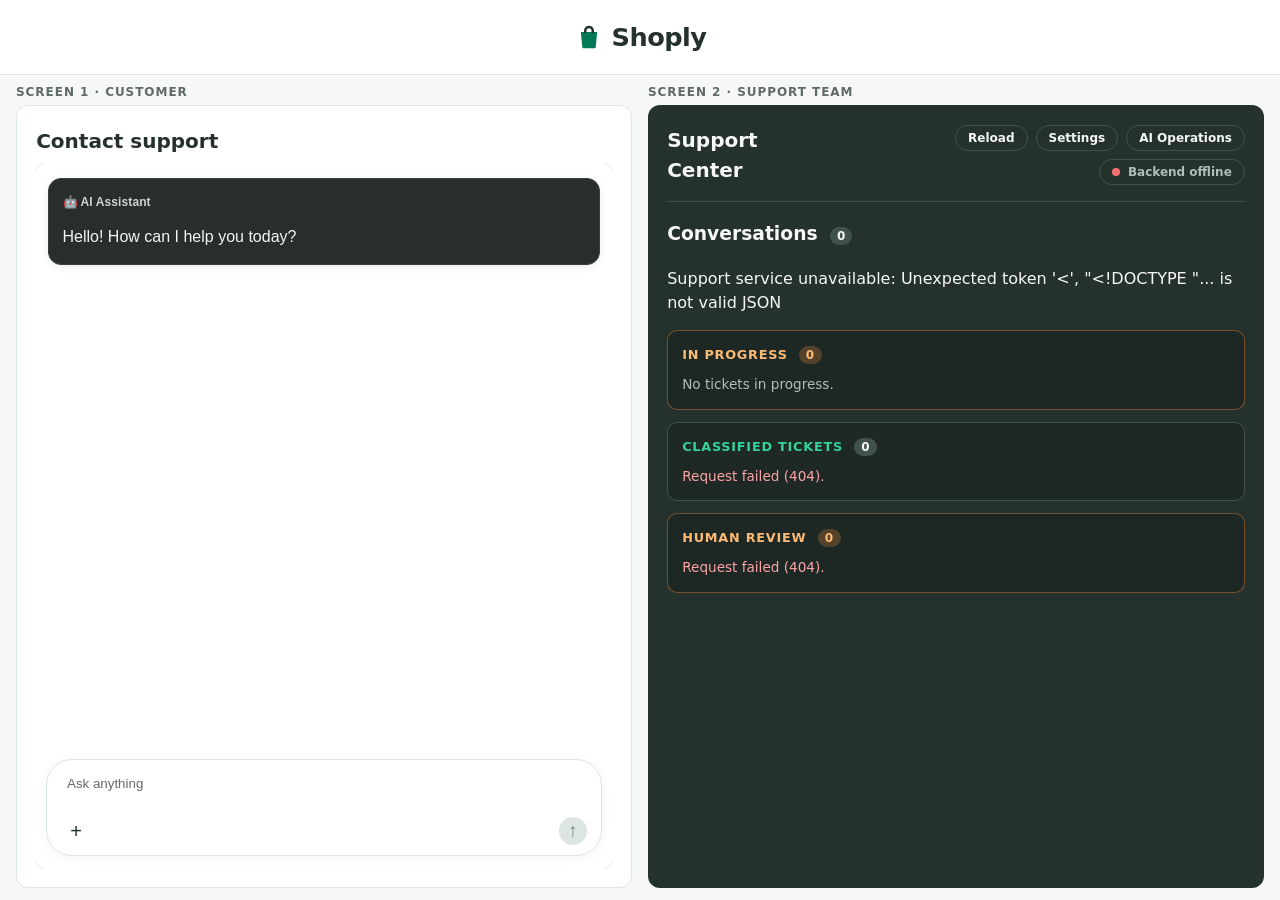
==== commit 3f4e9387: "feat(frontend): integrate chat tickets and simplified support conversation" ====
--- a/public/index.html
+++ b/public/index.html
@@ -5,7 +5,7 @@
 <meta name="viewport" content="width=device-width,initial-scale=1">
 <meta name="robots" content="noindex,nofollow">
 <title>Shoply</title>
-<link rel="stylesheet" href="styles.css?v=20261123-refresh-control-5">
+<link rel="stylesheet" href="styles.css?v=20261123-support-scroll-1">
 </head>
 <body>
   <header class="site-header">
@@ -25,12 +25,8 @@
       <section class="screen screen-customer" aria-labelledby="consumer-title">
         <div class="customer-header">
           <h2 id="consumer-title">Contact support</h2>
-          <div class="customer-tabs" role="tablist" aria-label="Contact support views">
-            <button type="button" id="category-tab" role="tab" aria-selected="true" aria-controls="category-panel" tabindex="0">Category</button>
-            <button type="button" id="chat-tab" role="tab" aria-selected="false" aria-controls="chat-panel" tabindex="-1">Chat</button>
-          </div>
         </div>
-        <div id="category-panel" class="customer-tab-panel" role="tabpanel" aria-labelledby="category-tab">
+        <div id="category-panel" class="customer-tab-panel" hidden>
         <p class="hint">Something wrong with your order? Tell us and we'll take a look.</p>
 
         <form id="ticket-form" novalidate>
@@ -58,7 +54,7 @@
           </div>
         </form>
         </div>
-        <div id="chat-panel" class="customer-tab-panel" role="tabpanel" aria-labelledby="chat-tab" hidden><iframe class="chat-clone-frame" src="chat-clone/index.html?v=20261123-dual-model-27" title="Customer support chat" loading="lazy"></iframe></div>
+        <div id="chat-panel" class="customer-tab-panel"><iframe class="chat-clone-frame" src="chat-clone/index.html?v=20261123-threshold-1" title="Customer support chat" loading="lazy"></iframe></div>
       </section>
     </div>
 
@@ -67,12 +63,10 @@
       <p class="screen-label">Screen 2 · Support team</p>
       <section class="screen screen-staff" aria-labelledby="dashboard-title">
         <div class="staff-head">
-          <h2 id="dashboard-title">Customer Support Dashboard</h2>
+          <h2 id="dashboard-title">Support Center</h2>
           <div class="staff-pills">
             <button type="button" id="reload-button" class="reload-btn">Reload</button>
-            <button type="button" id="staff-tickets-tab" class="reload-btn" aria-pressed="true">Ticket Classifier</button>
             <button type="button" id="staff-settings-tab" class="reload-btn" aria-expanded="false" aria-controls="staff-settings-panel">Settings</button>
-            <button type="button" id="staff-chat-tab" class="reload-btn staff-header-chat">Chat <span id="staff-chat-count" class="staff-chat-count" hidden>0</span></button>
             <a id="evaluation-monitoring-link" class="reload-btn evaluation-link"
                target="_blank" rel="noopener" hidden>AI Operations</a>
             <span id="backend-status" class="staff-pill" data-state="checking">Backend: checking…</span>
@@ -87,6 +81,11 @@
           <select id="staff-model-select" disabled></select>
           <p class="staff-settings-note">Applies to new tickets submitted from this dashboard. Existing tickets are unchanged.</p>
           <p id="staff-model-error" role="alert" hidden></p>
+          <h3>Human review confidence threshold</h3>
+          <label for="review-threshold-slider">Send classifications below <strong id="review-threshold-value">75%</strong> to Human Review</label>
+          <input id="review-threshold-slider" type="range" min="0" max="100" step="1" value="75" aria-describedby="review-threshold-note" />
+          <p id="review-threshold-note" class="staff-settings-note">Applies to new classifications. Higher values send more uncertain tickets for human review.</p>
+          <p id="review-threshold-status" role="status"></p>
           <h3>Customer chat agent</h3>
           <p id="staff-chat-model-current" role="status">Checking chat agent…</p>
           <label for="staff-chat-model-select">Chat AI provider</label>
@@ -95,8 +94,8 @@
           <p id="staff-chat-model-error" role="alert" hidden></p>
           <section class="staff-api-status" aria-labelledby="staff-api-heading"><div class="staff-api-heading"><div><h3 id="staff-api-heading">Model connectivity</h3><p class="staff-settings-note">Live API checks · every 30 seconds</p></div><button type="button" id="staff-api-refresh" class="staff-api-refresh" aria-label="Refresh model connection status" title="Refresh status"><svg viewBox="0 0 24 24" aria-hidden="true" focusable="false"><path d="M20 11a8 8 0 1 0-2.2 5.5"/><path d="M20 4v7h-7"/></svg></button></div><div id="staff-api-status-summary" class="staff-api-summary" aria-live="polite">Checking model connections…</div><div id="staff-api-status-list" class="staff-api-status-list" role="list" aria-live="polite"></div><p id="staff-api-checked" class="staff-api-checked"></p></section>
         </section>
-        <section id="staff-chat-panel" class="staff-live-panel" hidden>
-          <h3>Live customer chats</h3>
+        <section id="staff-chat-panel" class="staff-live-panel">
+          <h3>Conversations <span id="staff-chat-count" class="count" hidden>0</span></h3>
           <div id="staff-chat-queue" class="staff-chat-queue">No waiting customers.</div>
           <div id="staff-chat-conversation" hidden>
             <h4 id="staff-chat-heading">Customer conversation</h4>
@@ -111,6 +110,10 @@
           </div>
         </section>
         <div id="staff-ticket-sections">
+        <div class="dash-section dash-review">
+          <h3>In Progress <span id="progress-count" class="count">0</span></h3>
+          <ul id="progress-list" class="ticket-list"></ul>
+        </div>
         <div class="dash-section dash-classified">
           <h3>Classified Tickets <span id="classified-count" class="count">0</span></h3>
           <ul id="classified-list" class="ticket-list"></ul>
@@ -126,8 +129,8 @@
   </main>
 
   <script src="runtime-config.js?v=team-evaluation"></script>
-  <script src="app.js?v=20261123-dual-model-27"></script>
-  <script src="support-dashboard.js?v=20261123-dual-model-27"></script>
-  <script src="model-settings.js?v=20261123-provider-logos-3"></script>
+  <script src="app.js?v=20261123-live-progress-1"></script>
+  <script src="support-dashboard.js?v=20261123-unified-tickets-1"></script>
+  <script src="model-settings.js?v=20261123-connectivity-1"></script>
 </body>
 </html>
--- a/public/styles.css
+++ b/public/styles.css
@@ -713,3 +713,22 @@
 #staff-settings-panel button.staff-api-refresh{box-sizing:border-box;display:inline-flex;align-items:center;justify-content:center;flex:0 0 36px;width:36px;min-width:36px;max-width:36px;height:36px;min-height:36px;padding:0;margin:0;font-size:0;line-height:1;appearance:none}
 #staff-settings-panel button.staff-api-refresh svg{width:18px;height:18px;display:block;stroke:currentColor;stroke-width:2;fill:none;stroke-linecap:round;stroke-linejoin:round}
 #staff-settings-panel button.staff-api-refresh:focus-visible{outline:2px solid #8af0b1;outline-offset:3px}
+
+/* Support Center: keep all records inside the dashboard viewport.
+   Conversations and the ticket groups share one vertical scroll container. */
+.screen-staff { min-height: 0; min-width: 0; overflow-y: auto; overflow-x: hidden; overscroll-behavior: contain; }
+.screen-staff > .staff-head { flex: 0 0 auto; }
+.screen-staff > #staff-settings-panel,
+.screen-staff > #staff-chat-panel,
+.screen-staff > #staff-ticket-sections { flex: 0 0 auto; min-width: 0; width: 100%; }
+#staff-ticket-sections { display: flex; flex-direction: column; gap: 12px; }
+#staff-ticket-sections > .dash-section { flex: 0 0 auto; min-width: 0; margin-top: 0; }
+#staff-ticket-sections .ticket-list { flex: 0 1 auto; max-height: min(36dvh, 340px); overflow-y: auto; overflow-x: hidden; }
+.screen-staff .ticket, .screen-staff .ticket-message,
+.screen-staff .staff-chat-request, .screen-staff .staff-chat-message,
+.screen-staff .staff-chat-content { min-width: 0; overflow-wrap: anywhere; word-break: normal; }
+.screen-staff .ticket-head, .screen-staff .ticket-chips { min-width: 0; max-width: 100%; }
+@media (max-width: 859px) {
+  .screen-staff { max-height: min(780px, calc(100dvh - 155px)); }
+  #staff-ticket-sections .ticket-list { max-height: 260px; }
+}
